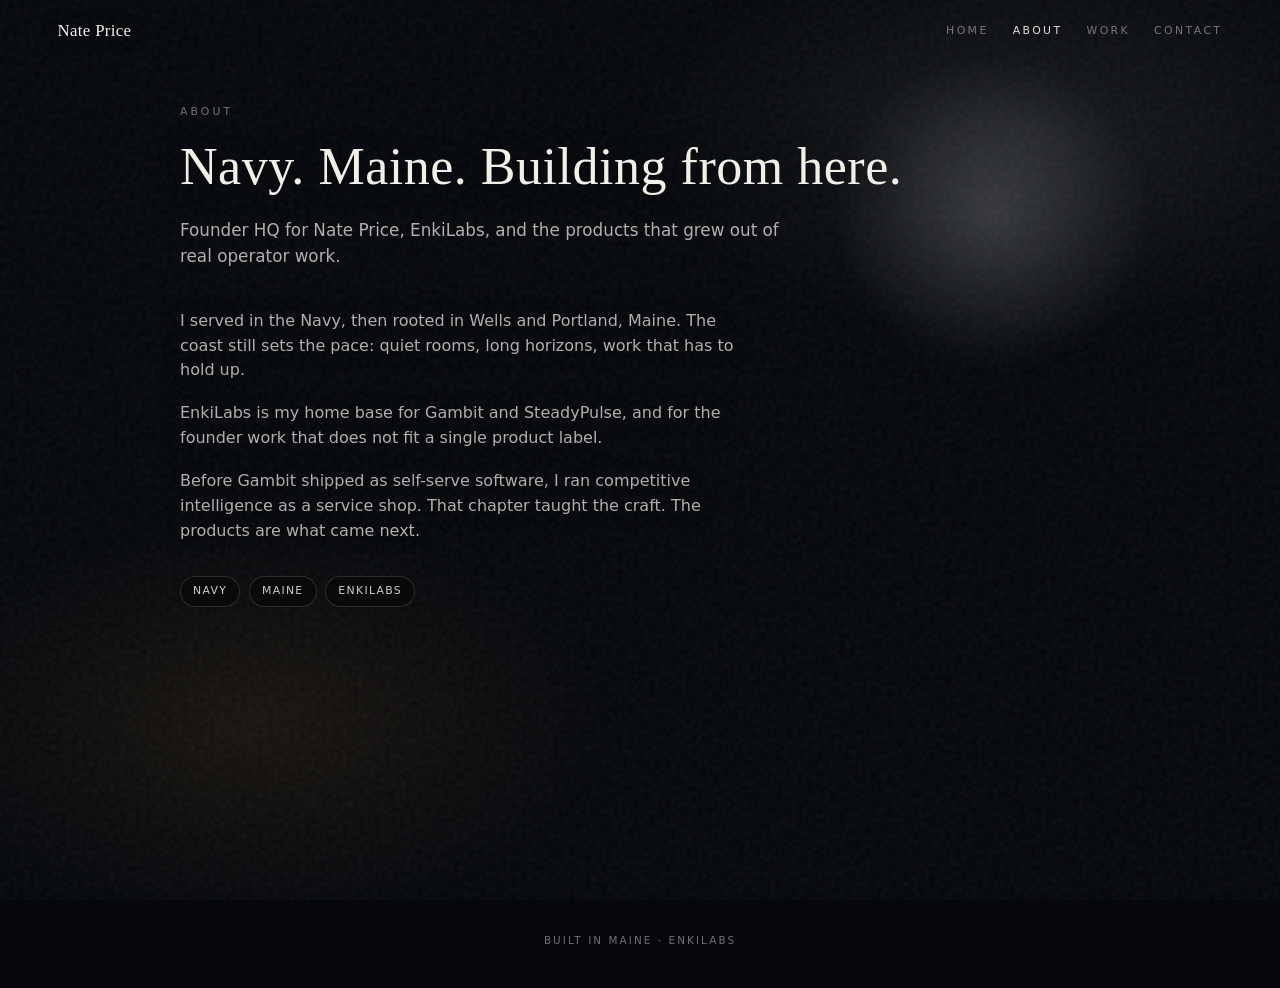
==== about.html @ da7e94cf "Remove Work orbit labels, ARO, and S Corp note; clean About Drop Warm/Cool orbit labels, the (44% AR" ====
<!DOCTYPE html>
<html lang="en">
<head>
<meta charset="UTF-8" />
<meta name="viewport" content="width=device-width, initial-scale=1" />
<title>About · Nate Price</title>
<link rel="stylesheet" href="styles.css" />
</head>
<body>
  <div class="page-bg about-tint" aria-hidden="true"></div>
  <div class="moon-soft" aria-hidden="true"></div>
  <div class="orb-drift warm" aria-hidden="true"></div>
  <div class="orb-drift cool" aria-hidden="true"></div>
  <div class="grain" aria-hidden="true"></div>

  <nav class="site-nav" aria-label="Primary">
    <a class="nav-mark" href="index.html">Nate Price</a>
    <ul class="nav-links">
      <li><a href="index.html">Home</a></li>
      <li><a href="about.html" aria-current="page">About</a></li>
      <li><a href="work.html">Work</a></li>
      <li><a href="contact.html">Contact</a></li>
    </ul>
  </nav>

  <main class="page">
    <div class="wrap">
      <p class="kicker">About</p>
      <h1>Navy. Maine. Building from here.</h1>
      <p class="lede">
        Founder HQ for Nate Price, EnkiLabs, and the products that grew out of real operator work.
      </p>

      <div class="prose">
        <p>
          I served in the Navy, then rooted in Wells and Portland, Maine. The coast still sets the pace:
          quiet rooms, long horizons, work that has to hold up.
        </p>
        <p>
          EnkiLabs is my home base for Gambit and SteadyPulse, and for the founder work that does not fit a single product label.
        </p>
        <p>
          Before Gambit shipped as self-serve software, I ran competitive intelligence as a service shop.
          That chapter taught the craft. The products are what came next.
        </p>
      </div>

      <div class="chips">
        <span class="chip">Navy</span>
        <span class="chip">Maine</span>
        <span class="chip">EnkiLabs</span>
      </div>
    </div>
  </main>

  <footer class="site-footer">Built in Maine · EnkiLabs</footer>
</body>
</html>
---- styles.css ----
:root {
  --amber: #e8a23a;
  --amber-soft: rgba(232, 162, 58, 0.45);
  --amber-dim: rgba(232, 162, 58, 0.12);
  --blue: #5ec8ff;
  --blue-soft: rgba(94, 200, 255, 0.4);
  --blue-dim: rgba(94, 200, 255, 0.12);
  --bone: #f2efe8;
  --bone-muted: rgba(242, 239, 232, 0.72);
  --bone-faint: rgba(242, 239, 232, 0.45);
  --ink: #05070b;
  --ink-lift: #0b1018;
  --line: rgba(255, 255, 255, 0.14);
  --serif: "Iowan Old Style", "Palatino Linotype", Palatino, Georgia, serif;
  --sans: ui-sans-serif, system-ui, -apple-system, "Segoe UI", sans-serif;
}

*, *::before, *::after { box-sizing: border-box; margin: 0; padding: 0; }

html {
  background: var(--ink);
  color: var(--bone);
  scroll-behavior: smooth;
}

body {
  min-height: 100vh;
  font-family: var(--sans);
  font-size: 1rem;
  line-height: 1.55;
  background: var(--ink);
  color: var(--bone);
  -webkit-font-smoothing: antialiased;
}

a {
  color: inherit;
  text-decoration: none;
}

a:hover { color: var(--bone); }

img { max-width: 100%; display: block; }

/* - Nav - */
.site-nav {
  position: fixed;
  top: 0;
  left: 0;
  right: 0;
  z-index: 40;
  display: flex;
  align-items: center;
  justify-content: space-between;
  padding: 1.15rem 4.5vw;
  pointer-events: none;
  font-family: var(--sans);
}

.site-nav a {
  pointer-events: auto;
  transition: color 0.2s ease, opacity 0.2s ease;
}

.nav-mark {
  font-family: var(--serif);
  font-size: 1.05rem;
  letter-spacing: 0.02em;
  color: var(--bone);
  text-shadow: 0 1px 18px rgba(0, 0, 0, 0.55);
}

.nav-links {
  display: flex;
  gap: 1.5rem;
  list-style: none;
  font-size: 0.68rem;
  letter-spacing: 0.22em;
  text-transform: uppercase;
  color: var(--bone-faint);
}

.nav-links a:hover,
.nav-links a[aria-current="page"] {
  color: var(--bone);
}

.nav-links a[aria-current="page"] {
  color: rgba(242, 239, 232, 0.92);
}

/* - Inner page shell - */
.page {
  position: relative;
  min-height: 100vh;
  overflow-x: hidden;
  padding: 6.5rem 0 0;
}

.page-bg {
  position: fixed;
  inset: 0;
  z-index: 0;
  pointer-events: none;
  background:
    radial-gradient(ellipse 70% 50% at 70% 10%, rgba(255, 255, 255, 0.06), transparent 55%),
    radial-gradient(ellipse 45% 40% at 12% 70%, var(--amber-dim), transparent 60%),
    radial-gradient(ellipse 40% 35% at 88% 65%, var(--blue-dim), transparent 55%),
    var(--ink);
}

.page-bg.about-tint {
  background:
    radial-gradient(ellipse 60% 45% at 80% 15%, rgba(255, 255, 255, 0.07), transparent 50%),
    radial-gradient(ellipse 50% 40% at 20% 80%, rgba(232, 162, 58, 0.08), transparent 55%),
    var(--ink);
}

.moon-soft {
  position: fixed;
  width: min(28vw, 320px);
  height: min(28vw, 320px);
  top: 6%;
  right: 10%;
  border-radius: 50%;
  background: radial-gradient(circle, rgba(255, 255, 255, 0.16), transparent 70%);
  animation: breathe 8s ease-in-out infinite;
  mix-blend-mode: screen;
  pointer-events: none;
  z-index: 1;
}

.orb-drift {
  display: none; /* cleanup: no functionless moons */
  position: fixed;
  border-radius: 50%;
  pointer-events: none;
  mix-blend-mode: screen;
  z-index: 1;
  filter: blur(0.3px);
}

.orb-drift.warm {
  width: 7vw;
  height: 7vw;
  min-width: 56px;
  min-height: 56px;
  left: 2%;
  top: 18%;
  background: radial-gradient(circle at 35% 35%, rgba(255, 220, 160, 0.45), var(--amber) 35%, transparent 72%);
  box-shadow: 0 0 36px rgba(232, 162, 58, 0.28);
  animation: driftA 12s ease-in-out infinite, pulse 5s ease-in-out infinite;
  opacity: 0.28;
}

.orb-drift.cool {
  width: 6vw;
  height: 6vw;
  min-width: 48px;
  min-height: 48px;
  right: 3%;
  top: 22%;
  background: radial-gradient(circle at 40% 30%, rgba(200, 240, 255, 0.5), var(--blue) 40%, transparent 72%);
  box-shadow: 0 0 32px rgba(94, 200, 255, 0.25);
  animation: driftB 14s ease-in-out infinite, pulse 5.5s ease-in-out infinite 0.5s;
  opacity: 0.26;
}

.grain {
  position: fixed;
  inset: 0;
  pointer-events: none;
  opacity: 0.06;
  z-index: 2;
  background-image: url("data:image/svg+xml,%3Csvg viewBox='0 0 200 200' xmlns='http://www.w3.org/2000/svg'%3E%3Cfilter id='n'%3E%3CfeTurbulence type='fractalNoise' baseFrequency='0.85' numOctaves='3' stitchTiles='stitch'/%3E%3C/filter%3E%3Crect width='100%25' height='100%25' filter='url(%23n)'/%3E%3C/svg%3E");
  animation: grain 0.45s steps(2) infinite;
}

.wrap {
  position: relative;
  z-index: 5;
  isolation: isolate;
  width: min(920px, 90vw);
  margin: 0 auto;
  padding-bottom: 5rem;
}

.wrap.wide { width: min(1040px, 92vw); }

.kicker {
  font-family: var(--sans);
  font-size: 0.68rem;
  letter-spacing: 0.28em;
  text-transform: uppercase;
  color: var(--bone-faint);
  margin-bottom: 1rem;
}

h1 {
  font-family: var(--serif);
  font-weight: 500;
  font-size: clamp(2rem, 4.2vw, 3.25rem);
  letter-spacing: 0.01em;
  line-height: 1.15;
  text-shadow: 0 2px 28px rgba(0, 0, 0, 0.45);
}

.lede {
  margin-top: 1.25rem;
  max-width: 38rem;
  color: var(--bone-muted);
  font-size: 1.05rem;
}

.prose {
  margin-top: 2.5rem;
  max-width: 36rem;
}

.prose p {
  text-shadow: 0 1px 18px rgba(5, 7, 11, 0.85);
  margin-bottom: 1.15rem;
  color: var(--bone-muted);
}

.prose p:last-child { margin-bottom: 0; }

.chips {
  display: flex;
  flex-wrap: wrap;
  gap: 0.55rem;
  margin-top: 2rem;
}

.chip {
  padding: 0.4rem 0.75rem;
  border: 1px solid var(--line);
  border-radius: 999px;
  background: rgba(0, 0, 0, 0.35);
  backdrop-filter: blur(8px);
  font-size: 0.68rem;
  letter-spacing: 0.12em;
  text-transform: uppercase;
  color: rgba(242, 239, 232, 0.85);
}

/* - Work cards - */
.venture-grid {
  display: grid;
  grid-template-columns: 1fr 1fr;
  gap: 1.25rem;
  margin-top: 2.75rem;
}

.venture {
  position: relative;
  padding: 1.75rem 1.6rem 1.5rem;
  border-radius: 1.15rem;
  border: 1px solid var(--line);
  background: rgba(0, 0, 0, 0.32);
  backdrop-filter: blur(10px);
  overflow: hidden;
  transition: border-color 0.25s ease, transform 0.25s ease;
}

.venture:hover {
  transform: translateY(-2px);
}

.venture.warm {
  box-shadow: inset 0 0 60px rgba(232, 162, 58, 0.06);
}

.venture.warm:hover { border-color: rgba(232, 162, 58, 0.45); }

.venture.cool {
  box-shadow: inset 0 0 60px rgba(94, 200, 255, 0.06);
}

.venture.cool:hover { border-color: rgba(94, 200, 255, 0.45); }

.venture .glow {
  position: absolute;
  width: 120px;
  height: 120px;
  border-radius: 50%;
  top: -30px;
  right: -20px;
  pointer-events: none;
  opacity: 0.55;
}

.venture.warm .glow {
  background: radial-gradient(circle, var(--amber-soft), transparent 70%);
}

.venture.cool .glow {
  background: radial-gradient(circle, var(--blue-soft), transparent 70%);
}

.venture h2 {
  font-family: var(--serif);
  font-weight: 500;
  font-size: 1.65rem;
  margin-bottom: 0.75rem;
}

.venture.warm h2 { color: #f0c57a; }
.venture.cool h2 { color: #9fdcff; }

.venture p {
  color: var(--bone-muted);
  font-size: 0.95rem;
  margin-bottom: 1.35rem;
  max-width: 28rem;
}

.venture .link {
  display: inline-flex;
  align-items: center;
  gap: 0.4rem;
  font-size: 0.7rem;
  letter-spacing: 0.16em;
  text-transform: uppercase;
  color: var(--bone);
  border-bottom: 1px solid var(--line);
  padding-bottom: 0.15rem;
  transition: border-color 0.2s ease, color 0.2s ease;
}

.venture.warm .link:hover { border-color: var(--amber); color: #f0c57a; }
.venture.cool .link:hover { border-color: var(--blue); color: #9fdcff; }

/* - Contact - */
.contact-layout {
  display: grid;
  grid-template-columns: 1.2fr 0.8fr;
  gap: 2.5rem;
  margin-top: 2.5rem;
  align-items: start;
}

.contact-form {
  display: flex;
  flex-direction: column;
  gap: 1.1rem;
  padding: 1.75rem;
  border-radius: 1.15rem;
  border: 1px solid var(--line);
  background: rgba(0, 0, 0, 0.35);
  backdrop-filter: blur(10px);
}

.field label {
  display: block;
  font-size: 0.65rem;
  letter-spacing: 0.2em;
  text-transform: uppercase;
  color: var(--bone-faint);
  margin-bottom: 0.45rem;
}

.field input,
.field textarea {
  width: 100%;
  padding: 0.85rem 1rem;
  border-radius: 0.65rem;
  border: 1px solid var(--line);
  background: rgba(5, 7, 11, 0.65);
  color: var(--bone);
  font-family: var(--sans);
  font-size: 0.95rem;
  outline: none;
  transition: border-color 0.2s ease, box-shadow 0.2s ease;
}

.field textarea {
  min-height: 140px;
  resize: vertical;
}

.field input::placeholder,
.field textarea::placeholder {
  color: rgba(242, 239, 232, 0.28);
}

.field input:focus,
.field textarea:focus {
  border-color: rgba(242, 239, 232, 0.35);
  box-shadow: 0 0 0 3px rgba(242, 239, 232, 0.06);
}

.submit-btn {
  align-self: flex-start;
  margin-top: 0.35rem;
  padding: 0.85rem 1.4rem;
  border: 1px solid rgba(242, 239, 232, 0.35);
  border-radius: 999px;
  background: var(--bone);
  color: var(--ink);
  font-family: var(--sans);
  font-size: 0.7rem;
  letter-spacing: 0.18em;
  text-transform: uppercase;
  cursor: pointer;
  transition: opacity 0.2s ease, transform 0.2s ease, background 0.2s ease;
}

.submit-btn:hover:not(:disabled) {
  transform: translateY(-1px);
  opacity: 0.92;
}

.submit-btn:disabled {
  cursor: wait;
  opacity: 0.75;
}

.submit-btn.is-success {
  background: transparent;
  color: var(--bone);
  border-color: rgba(94, 200, 255, 0.45);
}

.submit-btn.is-error {
  background: transparent;
  color: #f0c57a;
  border-color: rgba(232, 162, 58, 0.5);
}

.form-status {
  min-height: 1.25rem;
  font-size: 0.85rem;
  color: var(--bone-faint);
}

.form-status.ok { color: #9fdcff; }
.form-status.err { color: #f0c57a; }

.aside-links {
  padding: 0.5rem 0;
}

.aside-links h2 {
  font-family: var(--serif);
  font-weight: 500;
  font-size: 1.35rem;
  margin-bottom: 0.75rem;
}

.aside-links p {
  color: var(--bone-muted);
  margin-bottom: 1.5rem;
  font-size: 0.95rem;
}

.direct-list {
  list-style: none;
  display: flex;
  flex-direction: column;
  gap: 0.85rem;
}

.direct-list a {
  display: inline-flex;
  flex-direction: column;
  gap: 0.2rem;
  padding-bottom: 0.75rem;
  border-bottom: 1px solid var(--line);
  transition: color 0.2s ease;
}

.direct-list .tag {
  font-size: 0.62rem;
  letter-spacing: 0.22em;
  text-transform: uppercase;
  color: var(--bone-faint);
}

.direct-list .val {
  font-family: var(--serif);
  font-size: 1.05rem;
  color: var(--bone);
}

.direct-list a:hover .val { color: #f0c57a; }

/* - Footer - */
.site-footer {
  position: relative;
  z-index: 5;
  padding: 2rem 4.5vw 2.5rem;
  font-family: var(--sans);
  font-size: 0.65rem;
  letter-spacing: 0.2em;
  text-transform: uppercase;
  color: var(--bone-faint);
  text-align: center;
}

.site-footer.overlay {
  position: absolute;
  left: 0;
  right: 0;
  bottom: 0;
  z-index: 6;
  text-shadow: 0 1px 12px rgba(0, 0, 0, 0.6);
}

/* - Hero page overrides - */
body.hero-page {
  overflow: hidden;
  height: 100%;
}

body.hero-page .site-nav {
  background: linear-gradient(to bottom, rgba(5, 7, 11, 0.55), transparent);
}

/* - Motion - */
@keyframes breathe {
  0%, 100% { opacity: 0.5; transform: scale(1); }
  50% { opacity: 0.85; transform: scale(1.06); }
}

@keyframes pulse {
  0%, 100% { opacity: 0.45; transform: scale(1); }
  50% { opacity: 0.75; transform: scale(1.08); }
}

@keyframes driftA {
  0%, 100% { transform: translate(0, 0); }
  50% { transform: translate(1.4vw, -1vh); }
}

@keyframes driftB {
  0%, 100% { transform: translate(0, 0); }
  50% { transform: translate(-1.2vw, 1.2vh); }
}

@keyframes grain {
  0%, 100% { transform: translate(0, 0); }
  50% { transform: translate(-1%, 1%); }
}

@media (max-width: 900px) {
  .venture-grid,
  .contact-layout {
    grid-template-columns: 1fr;
  }
}

@media (max-width: 720px) {
  .site-nav {
    padding: 0.85rem 4vw;
    flex-wrap: wrap;
    gap: 0.55rem 1rem;
    row-gap: 0.45rem;
    background: linear-gradient(to bottom, rgba(5, 7, 11, 0.82), rgba(5, 7, 11, 0.35) 70%, transparent);
  }

  .nav-mark {
    font-size: 0.95rem;
  }

  .nav-links {
    width: 100%;
    justify-content: flex-start;
    flex-wrap: wrap;
    gap: 0.65rem 1rem;
    font-size: 0.58rem;
    letter-spacing: 0.16em;
  }

  .page {
    padding: 5.5rem 0 0;
  }

  .wrap,
  .wrap.wide {
    width: min(100%, 92vw);
    padding-bottom: 3.5rem;
  }

  h1 {
    font-size: clamp(1.7rem, 8vw, 2.35rem);
    line-height: 1.18;
  }

  .lede {
    font-size: 0.98rem;
    margin-top: 1rem;
  }

  .prose {
    margin-top: 1.75rem;
  }

  .prose p {
    font-size: 0.95rem;
    line-height: 1.6;
  }

  .chips {
    margin-top: 1.5rem;
    gap: 0.45rem;
  }

  .chip {
    font-size: 0.6rem;
    padding: 0.35rem 0.65rem;
  }

  .venture {
    padding: 1.35rem 1.25rem 1.5rem;
  }

  .contact-form,
  .aside-links {
    width: 100%;
  }

  .site-footer {
    padding: 1.5rem 4vw 2rem;
  }
}

@media (max-width: 420px) {
  .nav-links {
    gap: 0.5rem 0.85rem;
    font-size: 0.55rem;
    letter-spacing: 0.12em;
  }

  h1 {
    font-size: 1.55rem;
  }
}

@media (prefers-reduced-motion: reduce) {
  *, *::before, *::after {
    animation-duration: 0.01ms !important;
    animation-iteration-count: 1 !important;
    transition-duration: 0.01ms !important;
  }
}
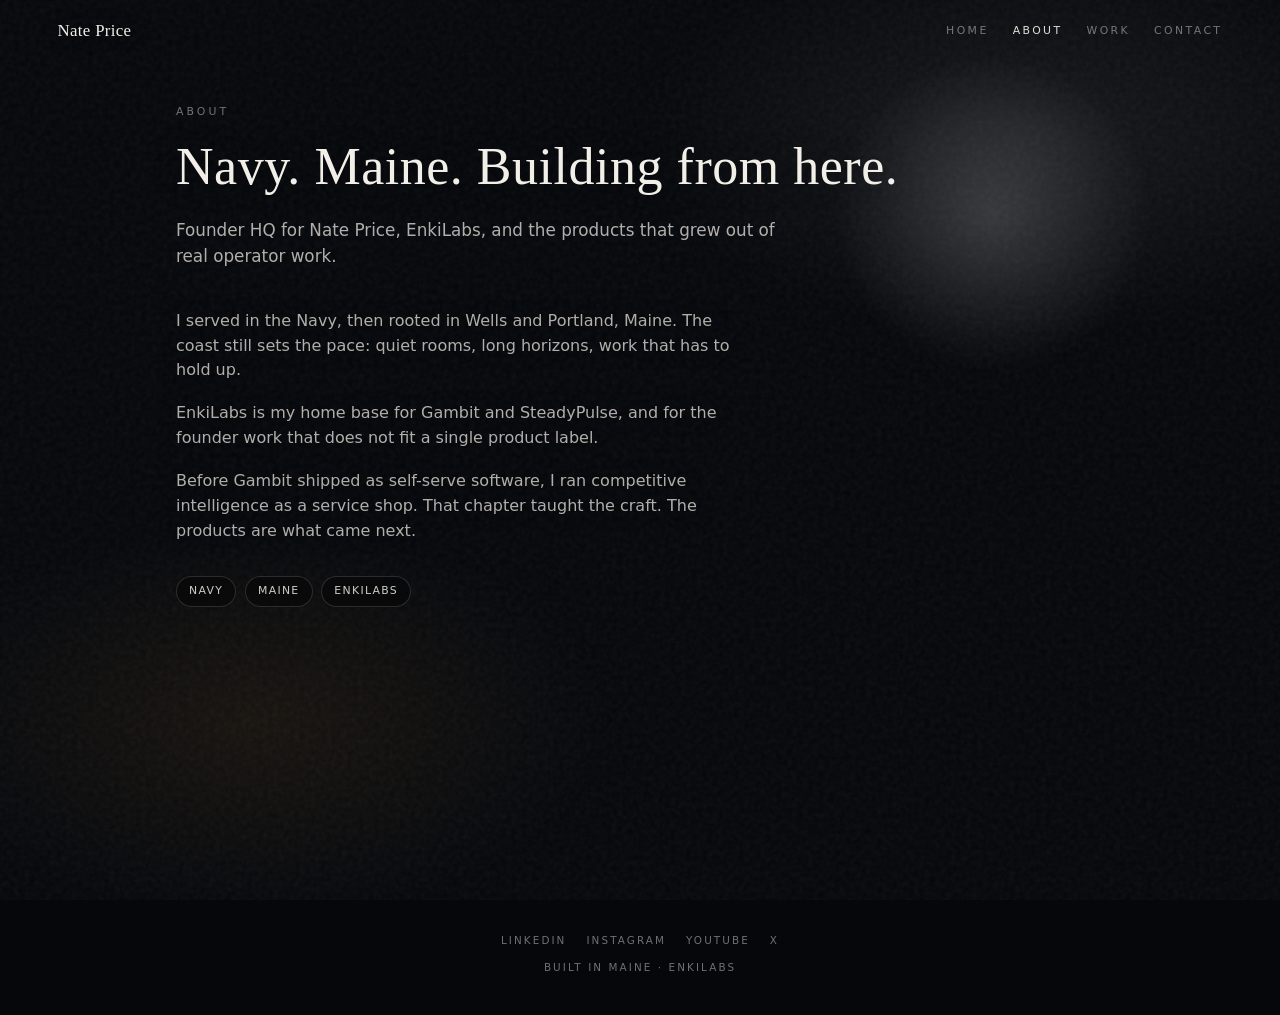
==== commit 63239f2e: "Add social profiles to Contact and a quiet footer row. LinkedIn, Instagram, YouTube, and X are liste" ====
--- a/about.html
+++ b/about.html
@@ -53,6 +53,14 @@
     </div>
   </main>
 
-  <footer class="site-footer">Built in Maine · EnkiLabs</footer>
+  <footer class="site-footer">
+    <nav class="footer-socials" aria-label="Social">
+      <a href="https://www.linkedin.com/in/pricenj" target="_blank" rel="noopener noreferrer">LinkedIn</a>
+      <a href="https://www.instagram.com/pricenj/" target="_blank" rel="noopener noreferrer">Instagram</a>
+      <a href="https://www.youtube.com/@CreateOrDie-o2t" target="_blank" rel="noopener noreferrer">YouTube</a>
+      <a href="https://x.com/enkilabs_nate" target="_blank" rel="noopener noreferrer">X</a>
+    </nav>
+    <p class="footer-mark">Built in Maine · EnkiLabs</p>
+  </footer>
 </body>
 </html>
--- a/styles.css
+++ b/styles.css
@@ -13,6 +13,11 @@
   --line: rgba(255, 255, 255, 0.14);
   --serif: "Iowan Old Style", "Palatino Linotype", Palatino, Georgia, serif;
   --sans: ui-sans-serif, system-ui, -apple-system, "Segoe UI", sans-serif;
+  --gutter: clamp(1.25rem, 4.5vw, 4rem);
+  --chrome: 90rem;
+  --frame: 58rem;
+  --frame-wide: 68rem;
+  --edge: max(var(--gutter), calc((100vw - var(--chrome)) / 2));
 }
 
 *, *::before, *::after { box-sizing: border-box; margin: 0; padding: 0; }
@@ -52,7 +57,7 @@
   display: flex;
   align-items: center;
   justify-content: space-between;
-  padding: 1.15rem 4.5vw;
+  padding: 1.15rem var(--edge);
   pointer-events: none;
   font-family: var(--sans);
 }
@@ -173,19 +178,18 @@
   opacity: 0.06;
   z-index: 2;
   background-image: url("data:image/svg+xml,%3Csvg viewBox='0 0 200 200' xmlns='http://www.w3.org/2000/svg'%3E%3Cfilter id='n'%3E%3CfeTurbulence type='fractalNoise' baseFrequency='0.85' numOctaves='3' stitchTiles='stitch'/%3E%3C/filter%3E%3Crect width='100%25' height='100%25' filter='url(%23n)'/%3E%3C/svg%3E");
-  animation: grain 0.45s steps(2) infinite;
 }
 
 .wrap {
   position: relative;
   z-index: 5;
   isolation: isolate;
-  width: min(920px, 90vw);
+  width: min(var(--frame), calc(100% - 2 * var(--gutter)));
   margin: 0 auto;
   padding-bottom: 5rem;
 }
 
-.wrap.wide { width: min(1040px, 92vw); }
+.wrap.wide { width: min(var(--frame-wide), calc(100% - 2 * var(--gutter))); }
 
 .kicker {
   font-family: var(--sans);
@@ -489,13 +493,37 @@
 .site-footer {
   position: relative;
   z-index: 5;
-  padding: 2rem 4.5vw 2.5rem;
+  display: flex;
+  flex-direction: column;
+  align-items: center;
+  gap: 0.7rem;
+  padding: 2rem var(--edge) 2.5rem;
   font-family: var(--sans);
   font-size: 0.65rem;
   letter-spacing: 0.2em;
   text-transform: uppercase;
   color: var(--bone-faint);
   text-align: center;
+}
+
+.footer-socials {
+  display: flex;
+  flex-wrap: wrap;
+  justify-content: center;
+  gap: 0.5rem 1.25rem;
+}
+
+.footer-socials a {
+  color: inherit;
+  transition: color 0.2s ease;
+}
+
+.footer-socials a:hover {
+  color: var(--bone);
+}
+
+.footer-mark {
+  margin: 0;
 }
 
 .site-footer.overlay {
@@ -538,9 +566,49 @@
   50% { transform: translate(-1.2vw, 1.2vh); }
 }
 
-@keyframes grain {
-  0%, 100% { transform: translate(0, 0); }
-  50% { transform: translate(-1%, 1%); }
+@media (min-width: 1400px) {
+  :root {
+    --frame: 66rem;
+    --frame-wide: 80rem;
+  }
+
+  .page {
+    padding: 7.25rem 0 0;
+  }
+
+  h1 {
+    font-size: clamp(2.15rem, 2.3vw, 3.45rem);
+  }
+
+  .moon-soft {
+    width: min(22vw, 440px);
+    height: min(22vw, 440px);
+  }
+}
+
+@media (min-width: 1900px) {
+  :root {
+    --frame: 70rem;
+    --frame-wide: 84rem;
+  }
+
+  .page {
+    padding: 8rem 0 0;
+  }
+
+  .wrap,
+  .wrap.wide {
+    padding-bottom: 6rem;
+  }
+
+  .lede {
+    font-size: 1.1rem;
+    max-width: 42rem;
+  }
+
+  .prose {
+    max-width: 40rem;
+  }
 }
 
 @media (max-width: 900px) {
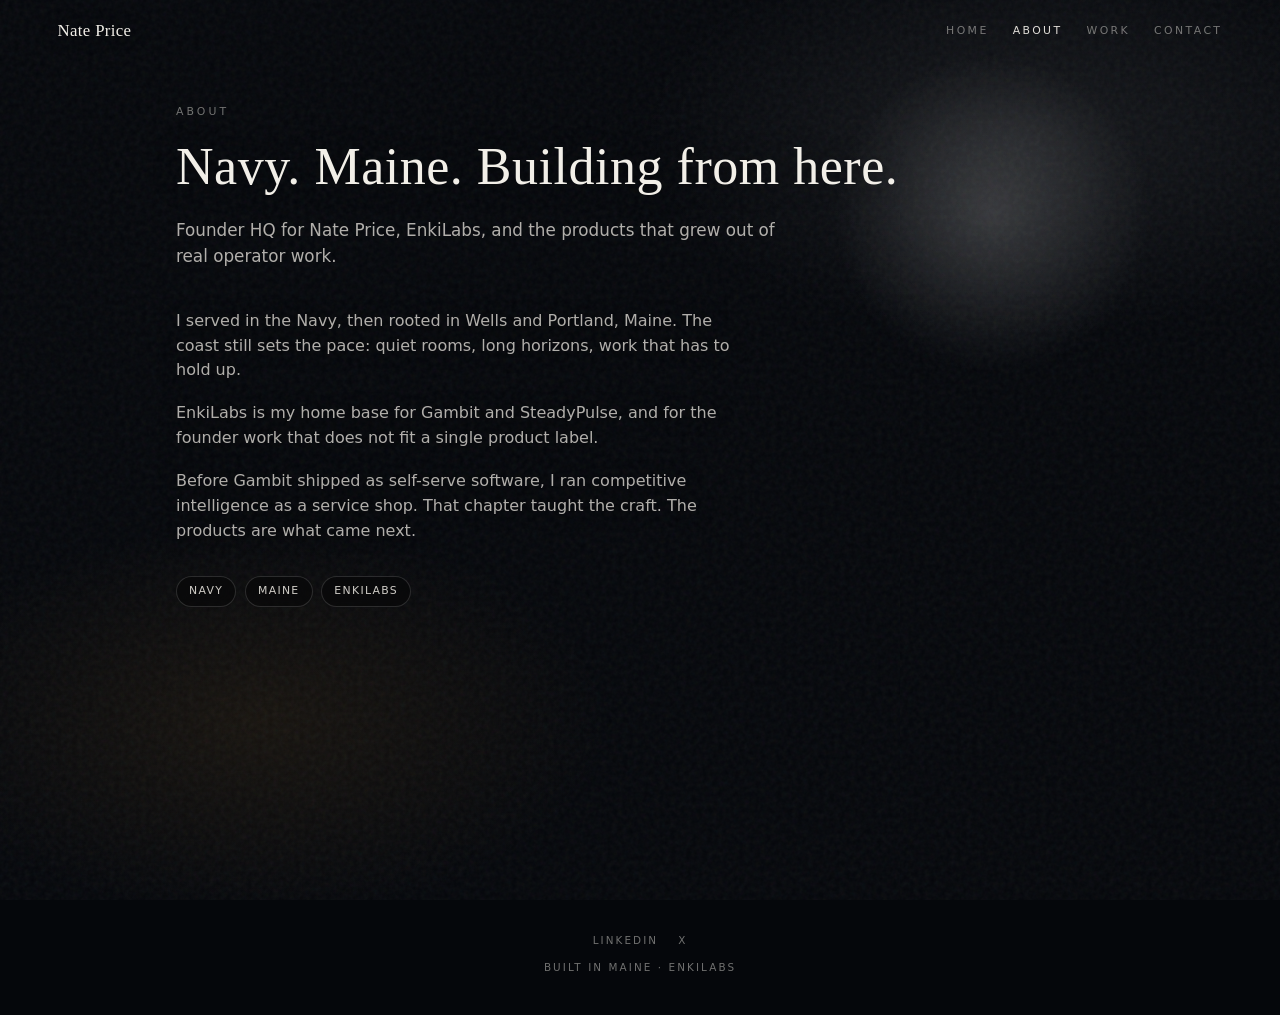
==== commit e178c132: "Keep only LinkedIn and X on Contact and footers. Remove Instagram and YouTube from the Contact aside" ====
--- a/about.html
+++ b/about.html
@@ -56,8 +56,6 @@
   <footer class="site-footer">
     <nav class="footer-socials" aria-label="Social">
       <a href="https://www.linkedin.com/in/pricenj" target="_blank" rel="noopener noreferrer">LinkedIn</a>
-      <a href="https://www.instagram.com/pricenj/" target="_blank" rel="noopener noreferrer">Instagram</a>
-      <a href="https://www.youtube.com/@CreateOrDie-o2t" target="_blank" rel="noopener noreferrer">YouTube</a>
       <a href="https://x.com/enkilabs_nate" target="_blank" rel="noopener noreferrer">X</a>
     </nav>
     <p class="footer-mark">Built in Maine · EnkiLabs</p>
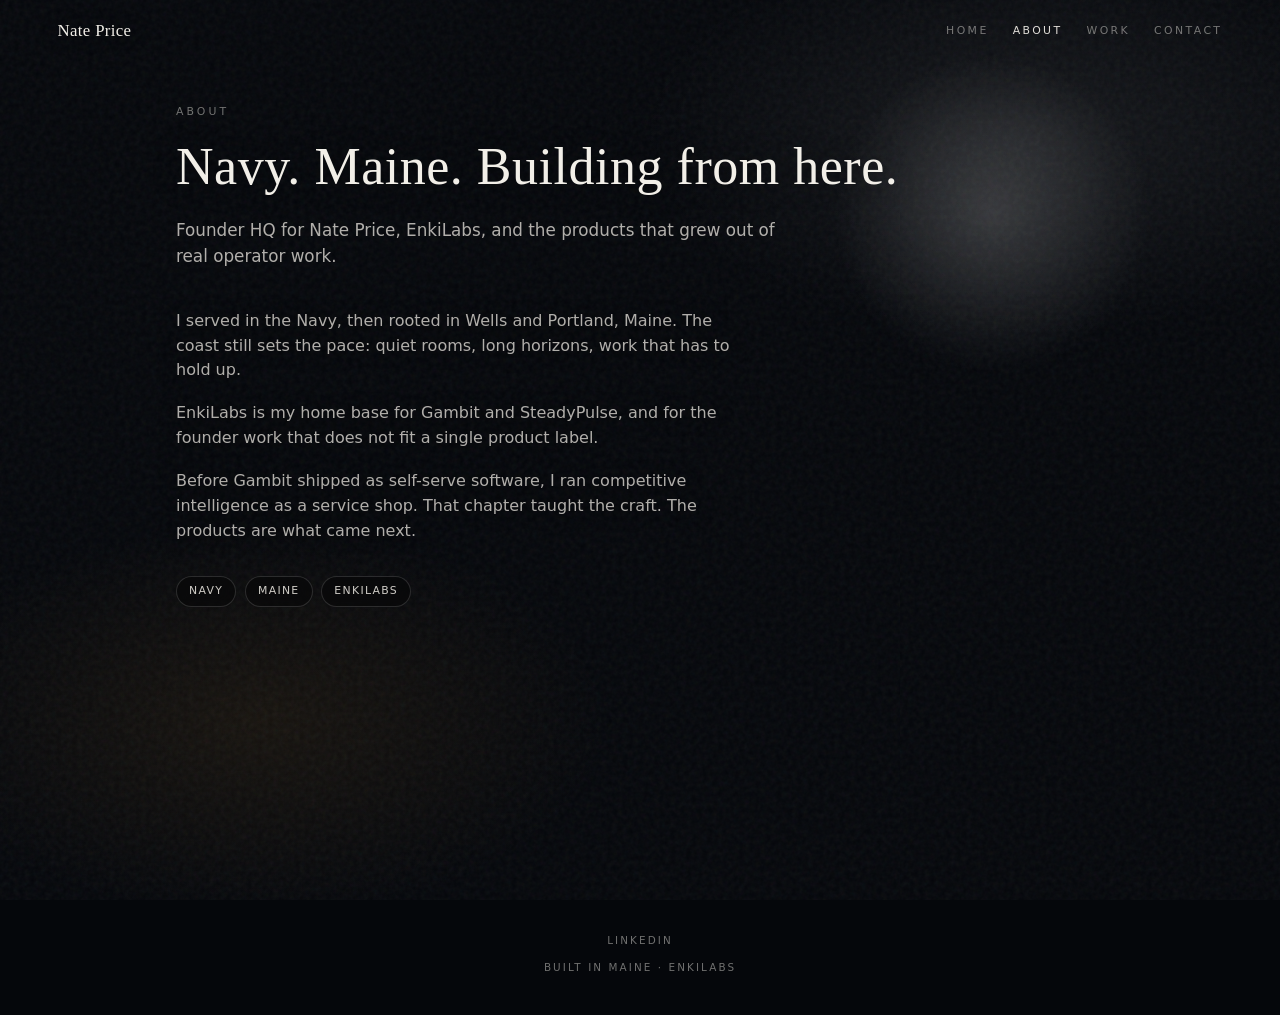
==== commit ae067dca: "Omit X until the personal handle is ready. Remove the EnkiLabs X account from Contact and every foot" ====
--- a/about.html
+++ b/about.html
@@ -56,7 +56,6 @@
   <footer class="site-footer">
     <nav class="footer-socials" aria-label="Social">
       <a href="https://www.linkedin.com/in/pricenj" target="_blank" rel="noopener noreferrer">LinkedIn</a>
-      <a href="https://x.com/enkilabs_nate" target="_blank" rel="noopener noreferrer">X</a>
     </nav>
     <p class="footer-mark">Built in Maine · EnkiLabs</p>
   </footer>
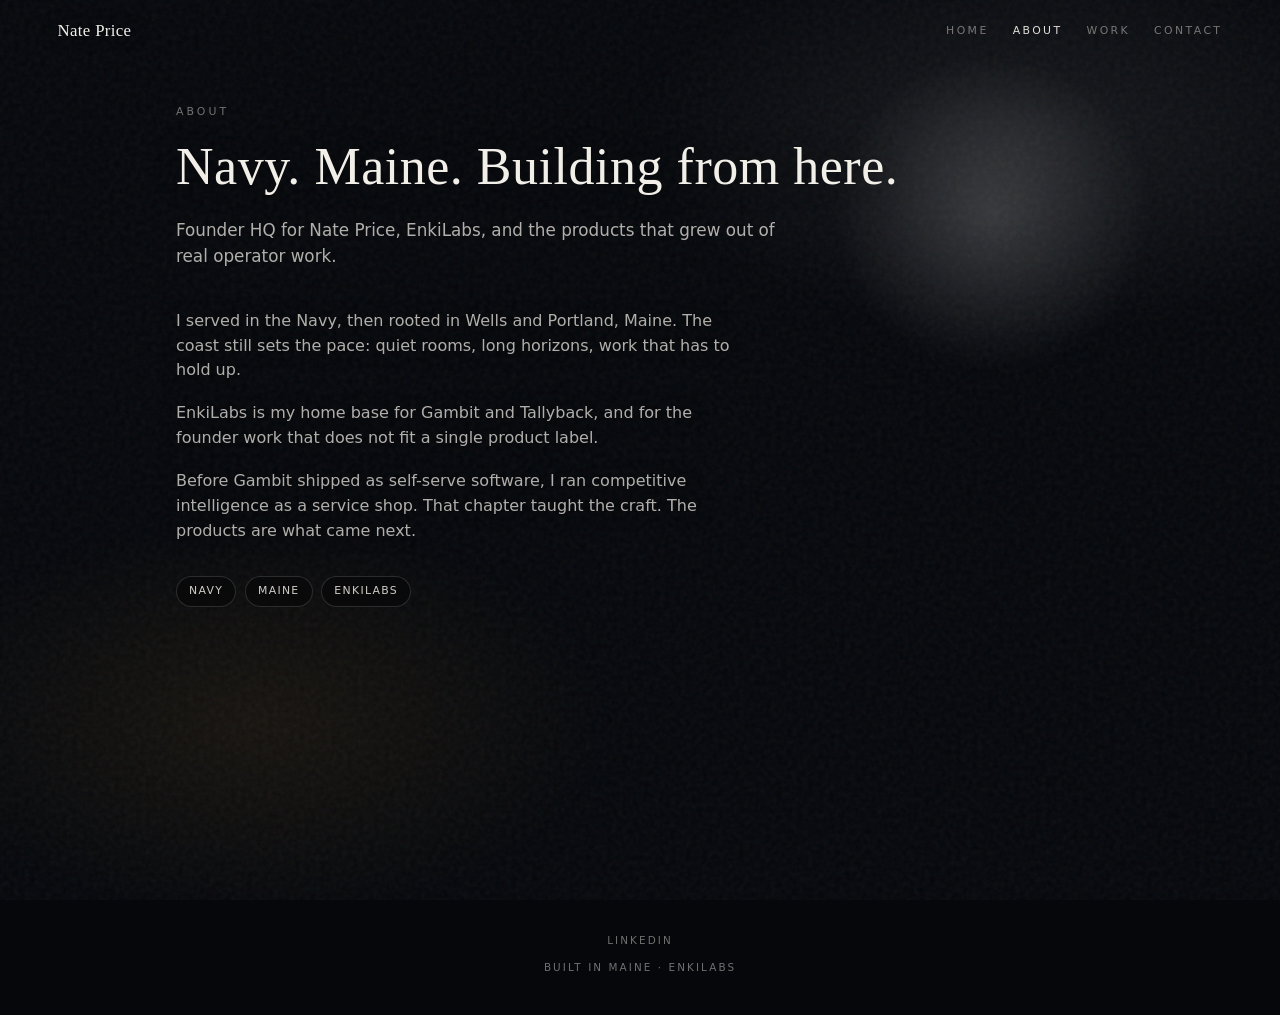
==== commit 57ad08a6: "Replace SteadyPulse with Tallyback on personal site Feature Tallyback (tallyback.dev) as the EnkiLab" ====
--- a/about.html
+++ b/about.html
@@ -37,7 +37,7 @@
           quiet rooms, long horizons, work that has to hold up.
         </p>
         <p>
-          EnkiLabs is my home base for Gambit and SteadyPulse, and for the founder work that does not fit a single product label.
+          EnkiLabs is my home base for Gambit and Tallyback, and for the founder work that does not fit a single product label.
         </p>
         <p>
           Before Gambit shipped as self-serve software, I ran competitive intelligence as a service shop.
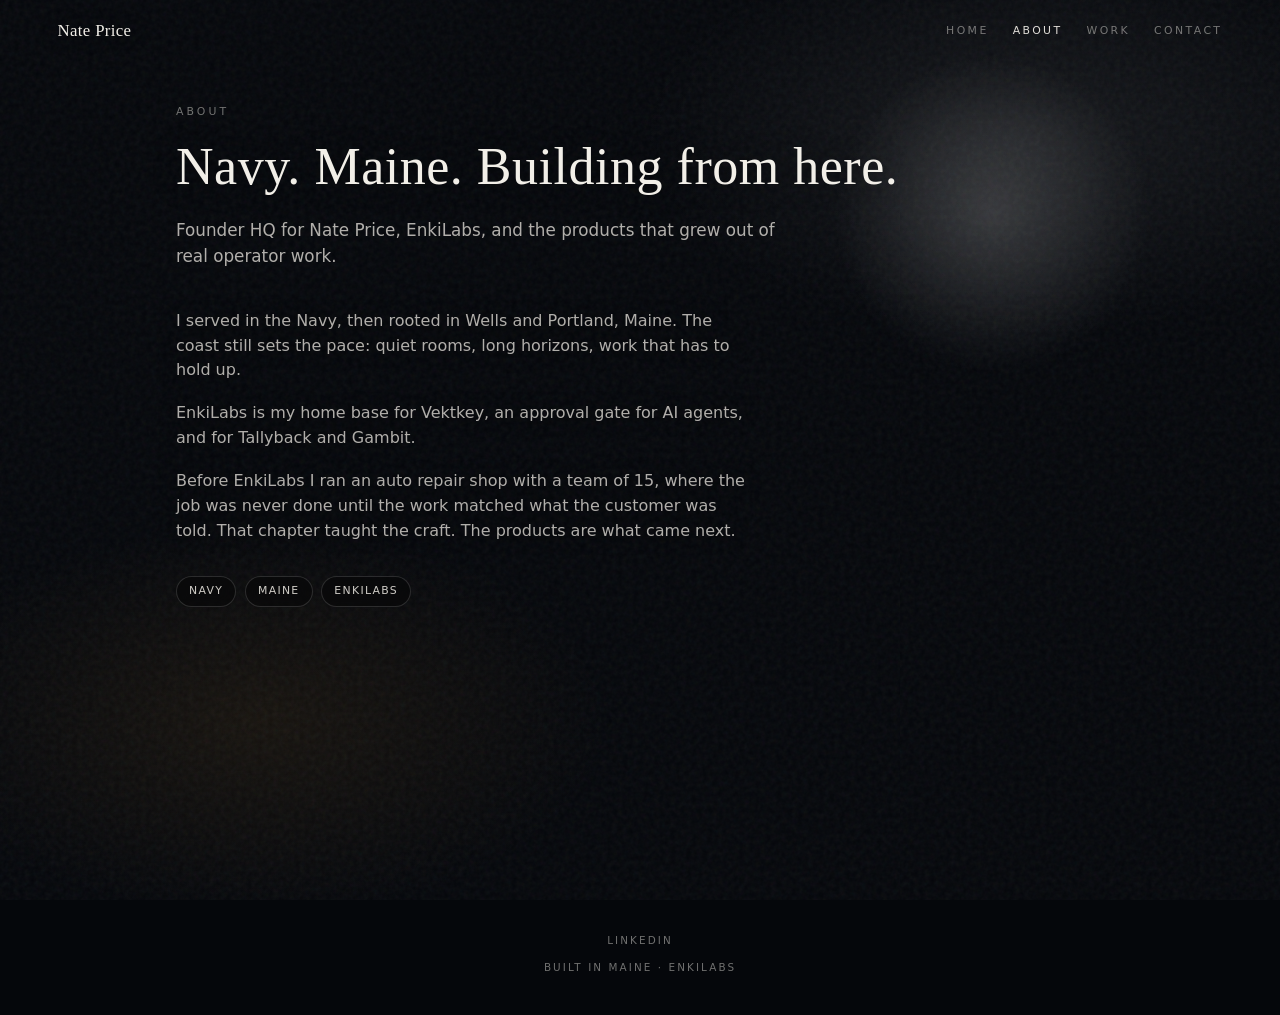
==== commit 96ccd49d: "Copy: lead with Vektkey, one founder story, sandbox and mock wording About: name Vektkey, replace th" ====
--- a/about.html
+++ b/about.html
@@ -37,11 +37,11 @@
           quiet rooms, long horizons, work that has to hold up.
         </p>
         <p>
-          EnkiLabs is my home base for Gambit and Tallyback, and for the founder work that does not fit a single product label.
+          EnkiLabs is my home base for Vektkey, an approval gate for AI agents, and for Tallyback and Gambit.
         </p>
         <p>
-          Before Gambit shipped as self-serve software, I ran competitive intelligence as a service shop.
-          That chapter taught the craft. The products are what came next.
+          Before EnkiLabs I ran an auto repair shop with a team of 15, where the job was never done until the work
+          matched what the customer was told. That chapter taught the craft. The products are what came next.
         </p>
       </div>
 
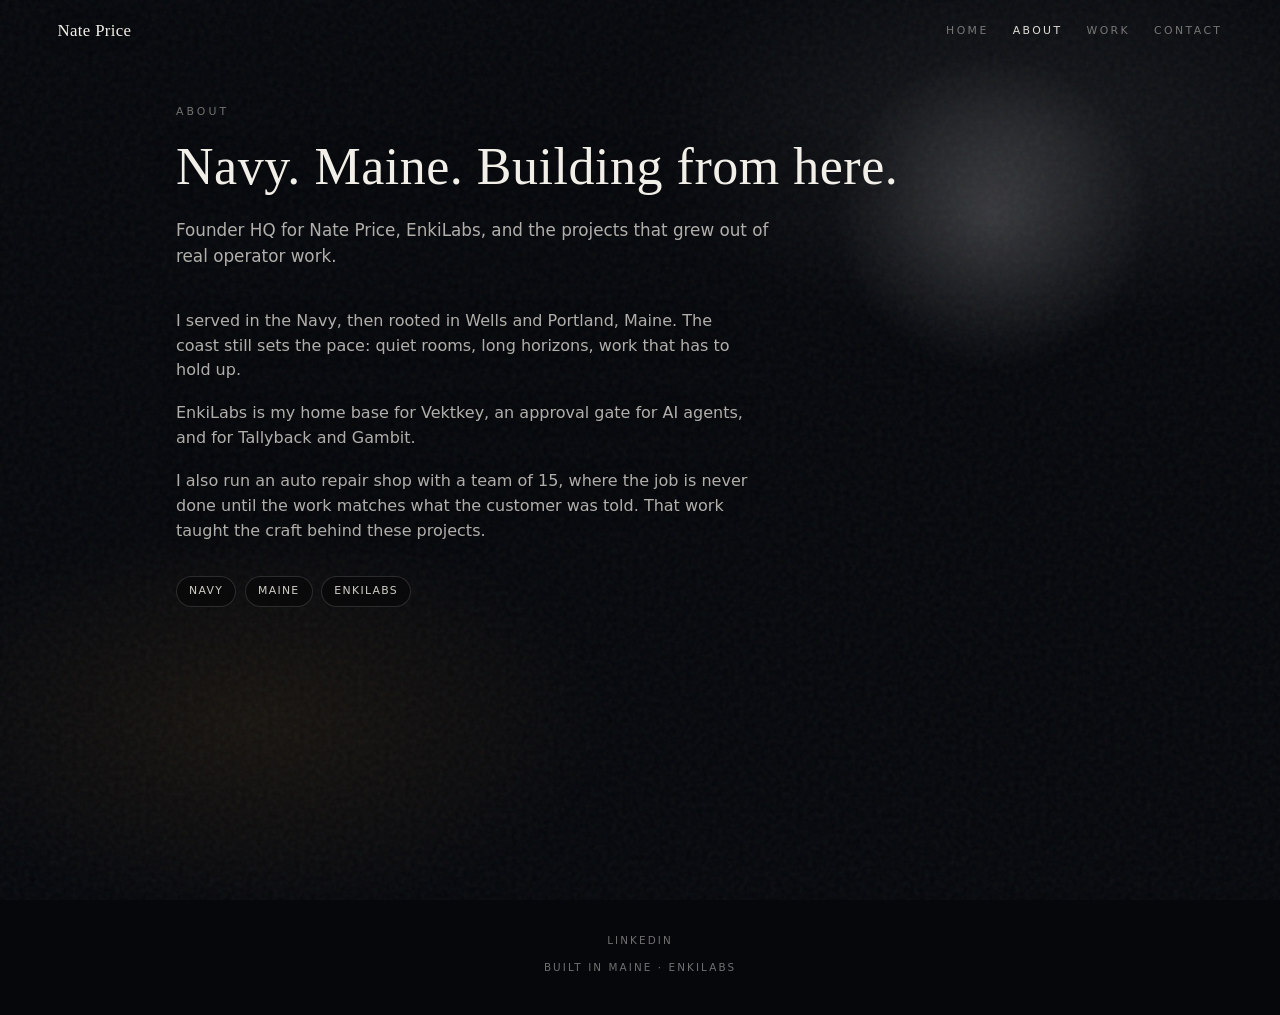
==== commit 96d5ce2f: "About: present tense for the repair shop; work: dated no-live-funds line, drop 'yet'" ====
--- a/about.html
+++ b/about.html
@@ -28,7 +28,7 @@
       <p class="kicker">About</p>
       <h1>Navy. Maine. Building from here.</h1>
       <p class="lede">
-        Founder HQ for Nate Price, EnkiLabs, and the products that grew out of real operator work.
+        Founder HQ for Nate Price, EnkiLabs, and the projects that grew out of real operator work.
       </p>
 
       <div class="prose">
@@ -40,8 +40,8 @@
           EnkiLabs is my home base for Vektkey, an approval gate for AI agents, and for Tallyback and Gambit.
         </p>
         <p>
-          Before EnkiLabs I ran an auto repair shop with a team of 15, where the job was never done until the work
-          matched what the customer was told. That chapter taught the craft. The products are what came next.
+          I also run an auto repair shop with a team of 15, where the job is never done until the work
+          matches what the customer was told. That work taught the craft behind these projects.
         </p>
       </div>
 
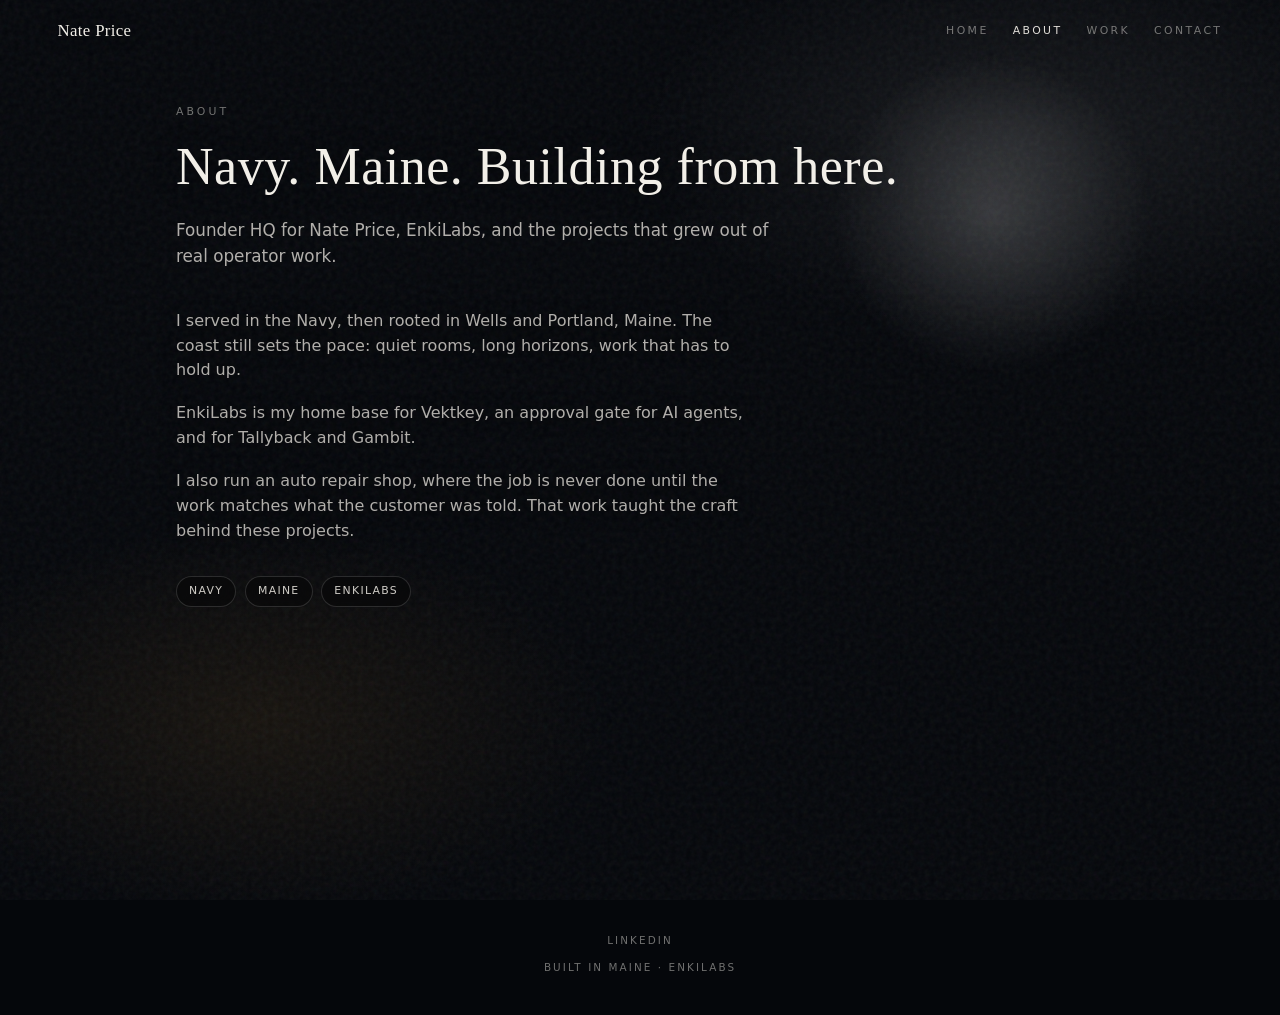
==== commit f1d55b14: "About: drop team size from the repair shop line" ====
--- a/about.html
+++ b/about.html
@@ -40,7 +40,7 @@
           EnkiLabs is my home base for Vektkey, an approval gate for AI agents, and for Tallyback and Gambit.
         </p>
         <p>
-          I also run an auto repair shop with a team of 15, where the job is never done until the work
+          I also run an auto repair shop, where the job is never done until the work
           matches what the customer was told. That work taught the craft behind these projects.
         </p>
       </div>
